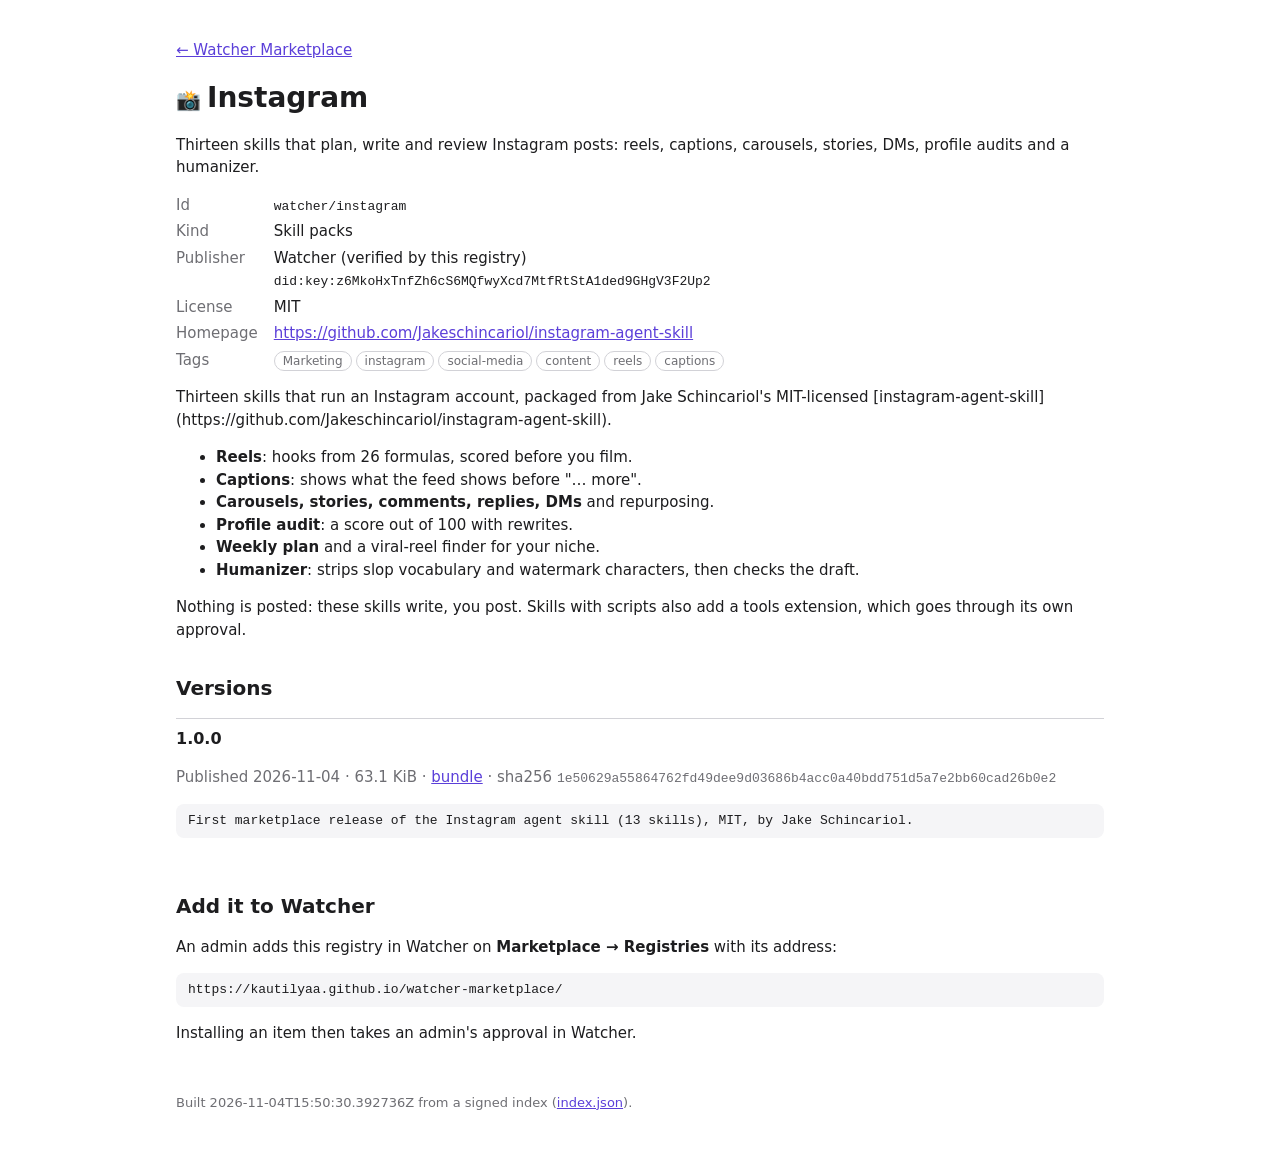
==== docs/items/watcher/instagram/index.html @ d585a583 "Registry tools, CI, catalog pages Signed-off-by: ayashasw <arunbh.y@rapidclaims.ai>" ====
<!doctype html>
<html lang="en">
<head>
<meta charset="utf-8">
<meta name="viewport" content="width=device-width, initial-scale=1">
<meta http-equiv="Content-Security-Policy" content="default-src 'none'; img-src 'self'; style-src 'self'">
<meta name="referrer" content="no-referrer">
<title>Instagram · Watcher Marketplace</title>
<link rel="stylesheet" href="../../../catalog.css">
</head>
<body>
<header>
<p><a href="../../../index.html">← Watcher Marketplace</a></p>
<h1><span class="icon">📸</span>Instagram</h1>
<p>Thirteen skills that plan, write and review Instagram posts: reels, captions, carousels, stories, DMs, profile audits and a humanizer.</p>
</header>
<main>
<dl class="facts">
<dt>Id</dt><dd><code>watcher/instagram</code></dd>
<dt>Kind</dt><dd>Skill packs</dd>
<dt>Publisher</dt><dd>Watcher (verified by this registry)<br><code>did:key:z6MkoHxTnfZh6cS6MQfwyXcd7MtfRtStA1ded9GHgV3F2Up2</code></dd>
<dt>License</dt><dd>MIT</dd>
<dt>Homepage</dt><dd><a href="https://github.com/Jakeschincariol/instagram-agent-skill" rel="noopener noreferrer nofollow">https://github.com/Jakeschincariol/instagram-agent-skill</a></dd>
<dt>Tags</dt><dd><span class="pill">Marketing</span><span class="pill">instagram</span><span class="pill">social-media</span><span class="pill">content</span><span class="pill">reels</span><span class="pill">captions</span></dd>
</dl>
<section class="description">
<p>Thirteen skills that run an Instagram account, packaged from Jake Schincariol&#x27;s MIT-licensed [instagram-agent-skill](https://github.com/Jakeschincariol/instagram-agent-skill).</p>
<ul><li><strong>Reels</strong>: hooks from 26 formulas, scored before you film.</li><li><strong>Captions</strong>: shows what the feed shows before &quot;… more&quot;.</li><li><strong>Carousels, stories, comments, replies, DMs</strong> and repurposing.</li><li><strong>Profile audit</strong>: a score out of 100 with rewrites.</li><li><strong>Weekly plan</strong> and a viral-reel finder for your niche.</li><li><strong>Humanizer</strong>: strips slop vocabulary and watermark characters, then checks the draft.</li></ul>
<p>Nothing is posted: these skills write, you post. Skills with scripts also add a tools extension, which goes through its own approval.</p>
</section>
<h2>Versions</h2>
<ol class="versions">
<li>
<h3>1.0.0</h3>
<p class="muted">Published 2026-11-04 · 63.1 KiB · <a href="../../../bundles/watcher/instagram/1.0.0.tar.gz">bundle</a> · sha256 <code>1e50629a55864762fd49dee9d03686b4acc0a40bdd751d5a7e2bb60cad26b0e2</code></p>
<pre>First marketplace release of the Instagram agent skill (13 skills), MIT, by Jake Schincariol.</pre>
</li>
</ol>
<section class="add">
<h2>Add it to Watcher</h2>
<p>An admin adds this registry in Watcher on <b>Marketplace → Registries</b> with its address:</p>
<pre>https://kautilyaa.github.io/watcher-marketplace/</pre>
<p>Installing an item then takes an admin's approval in Watcher.</p>
</section>
</main>
<footer>Built 2026-11-04T15:50:30.392736Z from a signed index (<a href="../../../index.json">index.json</a>).</footer>
</body>
</html>
---- docs/catalog.css ----
:root { color-scheme: light dark; --fg: #1d1d1f; --muted: #6e6e73; --line: #d2d2d7; --card: #f5f5f7;
  --accent: #5b3fd9; }
@media (prefers-color-scheme: dark) {
  :root { --fg: #f5f5f7; --muted: #a1a1a6; --line: #3a3a3c; --card: #1c1c1e; --accent: #a28bff; }
}
* { box-sizing: border-box; }
body { margin: 0 auto; max-width: 960px; padding: 24px 16px 48px; font: 15px/1.5 system-ui, sans-serif;
  color: var(--fg); }
a { color: var(--accent); }
header h1 { margin: 0 0 4px; font-size: 28px; }
h2 { margin: 32px 0 12px; font-size: 20px; }
.muted, footer { color: var(--muted); }
code, pre { font: 13px/1.4 ui-monospace, monospace; overflow-wrap: anywhere; }
pre { white-space: pre-wrap; background: var(--card); padding: 8px 12px; border-radius: 8px; }
nav ul, .cards, .versions { list-style: none; padding: 0; }
nav li { display: inline-block; margin-right: 16px; }
.cards { display: grid; grid-template-columns: repeat(auto-fill, minmax(260px, 1fr)); gap: 12px; }
.card { background: var(--card); border: 1px solid var(--line); border-radius: 12px; padding: 12px 14px; }
.card p { margin: 6px 0 0; }
.icon { font-size: 20px; margin-right: 6px; }
.pill { display: inline-block; border: 1px solid var(--line); border-radius: 999px; padding: 0 8px; font-size: 12px;
  color: var(--muted); margin: 2px 4px 0 0; }
.withdrawn { color: #c9302c; }
.facts { display: grid; grid-template-columns: max-content 1fr; gap: 4px 16px; }
.facts dt { color: var(--muted); }
.facts dd { margin: 0; }
.versions li { border-top: 1px solid var(--line); padding: 8px 0; }
.versions h3 { margin: 0; font-size: 16px; }
footer { margin-top: 48px; font-size: 13px; }
.shots { display: flex; flex-wrap: wrap; gap: 12px; }
.shots img { max-height: 240px; width: auto; height: auto; max-width: 100%; border: 1px solid var(--line);
  border-radius: 8px; }
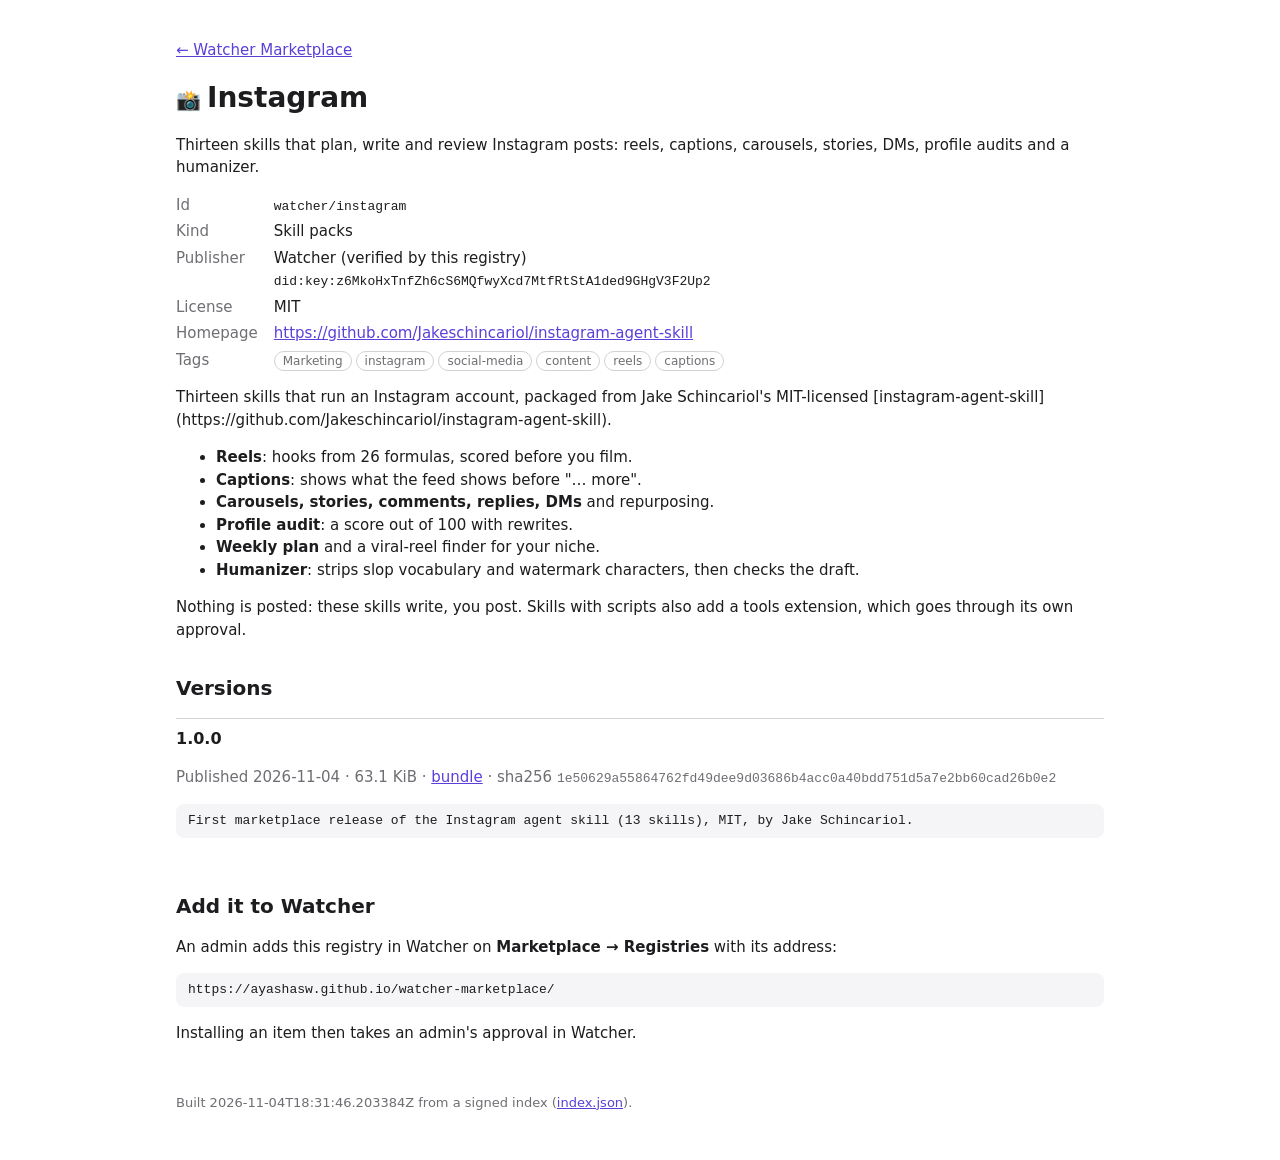
==== commit 53f48cb3: "Serve the registry from ayashasw.github.io Signed-off-by: ayashasw <arunbh.y@rapidclaims.ai>" ====
--- a/docs/items/watcher/instagram/index.html
+++ b/docs/items/watcher/instagram/index.html
@@ -39,10 +39,10 @@
 <section class="add">
 <h2>Add it to Watcher</h2>
 <p>An admin adds this registry in Watcher on <b>Marketplace → Registries</b> with its address:</p>
-<pre>https://kautilyaa.github.io/watcher-marketplace/</pre>
+<pre>https://ayashasw.github.io/watcher-marketplace/</pre>
 <p>Installing an item then takes an admin's approval in Watcher.</p>
 </section>
 </main>
-<footer>Built 2026-11-04T15:50:30.392736Z from a signed index (<a href="../../../index.json">index.json</a>).</footer>
+<footer>Built 2026-11-04T18:31:46.203384Z from a signed index (<a href="../../../index.json">index.json</a>).</footer>
 </body>
 </html>
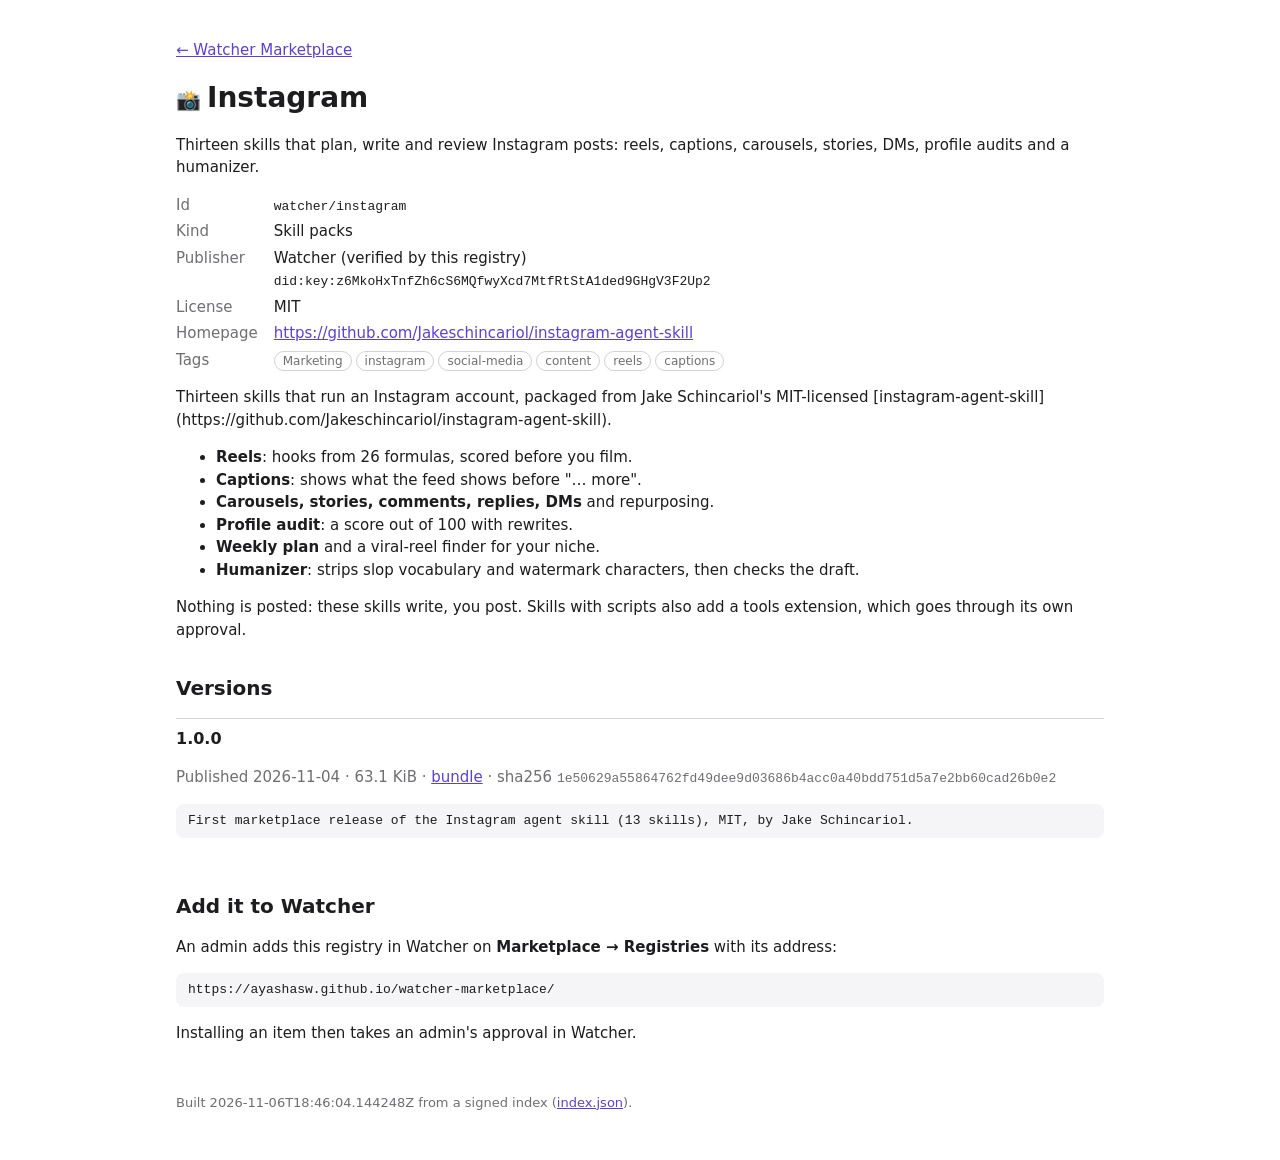
==== commit 5c0d5add: "Voice models: Phonon-31M, Pocket TTS, Qwen3-TTS 0.6B, Chatterbox Turbo" ====
--- a/docs/items/watcher/instagram/index.html
+++ b/docs/items/watcher/instagram/index.html
@@ -43,6 +43,6 @@
 <p>Installing an item then takes an admin's approval in Watcher.</p>
 </section>
 </main>
-<footer>Built 2026-11-04T18:31:46.203384Z from a signed index (<a href="../../../index.json">index.json</a>).</footer>
+<footer>Built 2026-11-06T18:46:04.144248Z from a signed index (<a href="../../../index.json">index.json</a>).</footer>
 </body>
 </html>
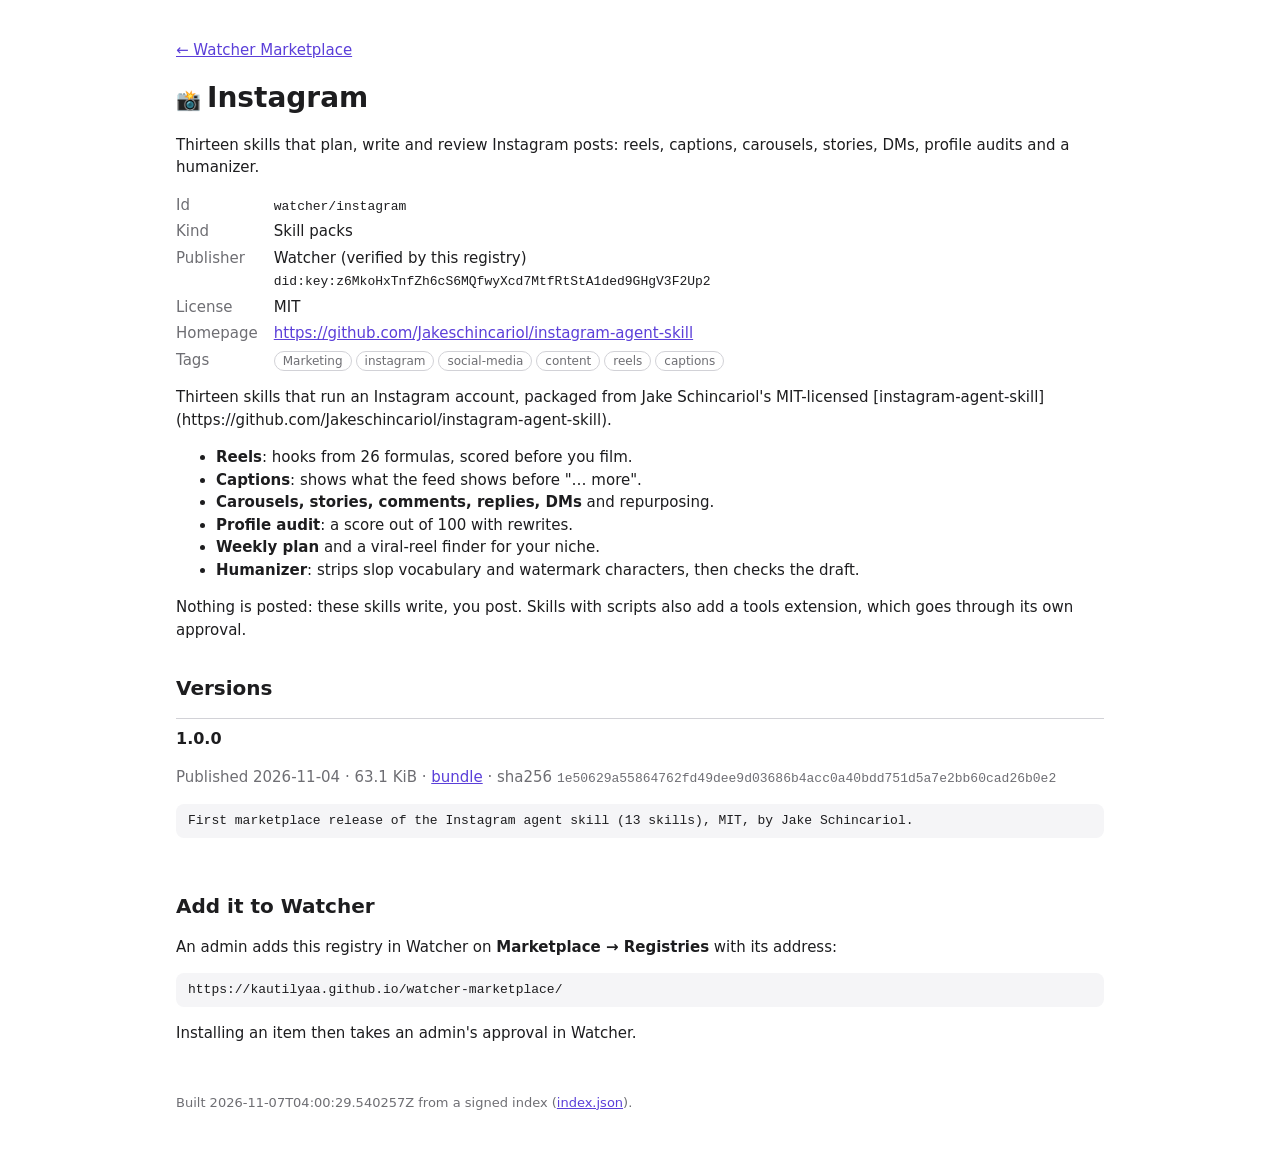
==== commit 61489923: "Serve the registry from kautilyaa.github.io" ====
--- a/docs/items/watcher/instagram/index.html
+++ b/docs/items/watcher/instagram/index.html
@@ -39,10 +39,10 @@
 <section class="add">
 <h2>Add it to Watcher</h2>
 <p>An admin adds this registry in Watcher on <b>Marketplace → Registries</b> with its address:</p>
-<pre>https://ayashasw.github.io/watcher-marketplace/</pre>
+<pre>https://kautilyaa.github.io/watcher-marketplace/</pre>
 <p>Installing an item then takes an admin's approval in Watcher.</p>
 </section>
 </main>
-<footer>Built 2026-11-06T18:46:04.144248Z from a signed index (<a href="../../../index.json">index.json</a>).</footer>
+<footer>Built 2026-11-07T04:00:29.540257Z from a signed index (<a href="../../../index.json">index.json</a>).</footer>
 </body>
 </html>
